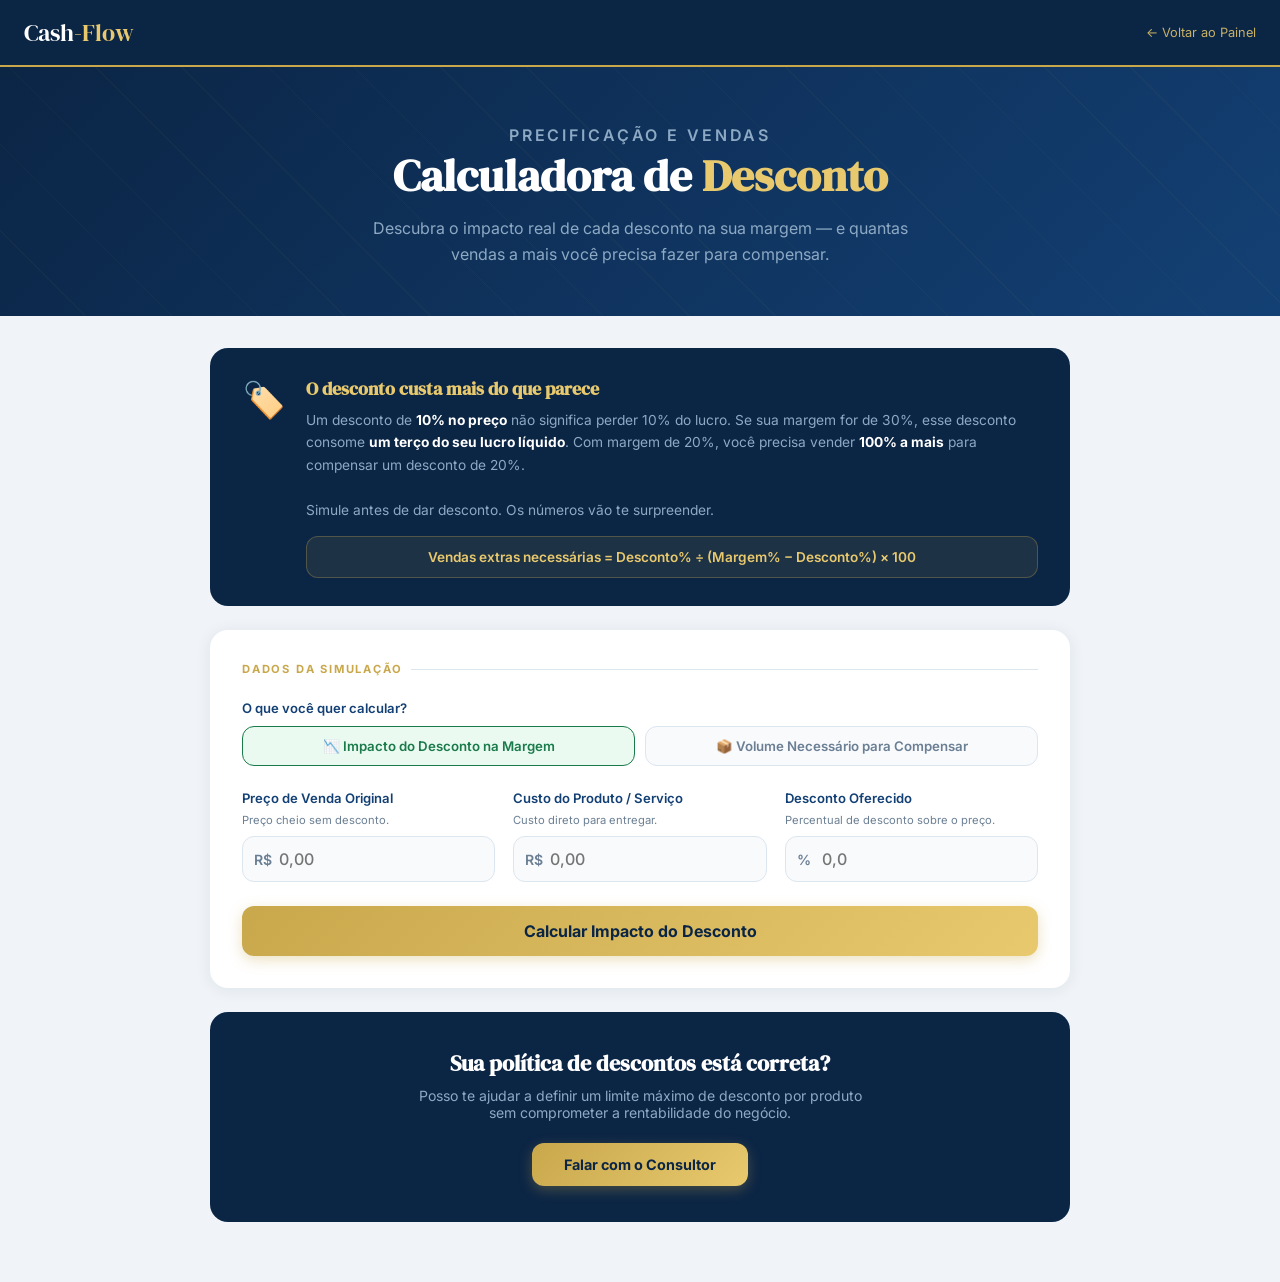
==== calculadora-desconto.html @ 7e70f381 "Create calculadora-desconto.html" ====
<!DOCTYPE html>
<html lang="pt-BR">
<head>
  <meta charset="UTF-8">
  <meta name="viewport" content="width=device-width, initial-scale=1.0">
  <title>Calculadora de Desconto | Cash-Flow</title>
  <style>
    @import url('https://fonts.googleapis.com/css2?family=Inter:wght@300;400;500;600;700&family=DM+Serif+Display&display=swap');

    :root {
      --navy:       #0b2545;
      --navy-mid:   #134074;
      --gold:       #c9a84c;
      --gold-light: #e8c96e;
      --green:      #1a7a4a;
      --green-bg:   #eafaf1;
      --green-bd:   #a3e4c1;
      --red:        #c0392b;
      --red-bg:     #fdf0ee;
      --red-bd:     #f1a9a0;
      --amber:      #d4820a;
      --amber-bg:   #fef9ee;
      --amber-bd:   #f5d08a;
      --surface:    #ffffff;
      --bg:         #f0f4f8;
      --text:       #1c2b3a;
      --muted:      #6b7f94;
      --border:     #dce6ef;
      --radius:     12px;
      --radius-lg:  18px;
    }

    *, *::before, *::after { box-sizing: border-box; margin: 0; padding: 0; }
    body { font-family: 'Inter', sans-serif; background: var(--bg); color: var(--text); min-height: 100vh; }

    .site-header {
      background: var(--navy); padding: 16px 24px;
      display: flex; align-items: center; justify-content: space-between;
      border-bottom: 2px solid var(--gold);
    }
    .brand { font-family: 'DM Serif Display', serif; font-size: 1.5rem; color: #fff; text-decoration: none; }
    .brand span { color: var(--gold-light); }
    .back-link { font-size: 0.8rem; color: var(--gold-light); text-decoration: none; opacity: 0.85; transition: opacity 0.2s; }
    .back-link:hover { opacity: 1; }

    .hero {
      background: linear-gradient(135deg, var(--navy) 0%, var(--navy-mid) 100%);
      text-align: center; padding: 56px 24px 48px; position: relative; overflow: hidden;
    }
    .hero::before {
      content: ''; position: absolute; inset: 0;
      background: repeating-linear-gradient(45deg, transparent, transparent 60px, rgba(201,168,76,0.04) 60px, rgba(201,168,76,0.04) 61px);
    }
    .hero-eyebrow { font-size: 0.72rem; font-weight: 600; letter-spacing: 0.18em; text-transform: uppercase; color: var(--gold-light); margin-bottom: 14px; position: relative; }
    .hero h1 { font-family: 'DM Serif Display', serif; font-size: clamp(1.8rem, 4vw, 2.8rem); color: #fff; line-height: 1.2; margin-bottom: 14px; position: relative; }
    .hero h1 em { font-style: normal; color: var(--gold-light); }
    .hero p { color: #8da9c4; font-size: 1rem; max-width: 540px; margin: 0 auto; line-height: 1.6; position: relative; }

    .container { max-width: 900px; margin: 0 auto; padding: 32px 20px 60px; }

    .conceito {
      background: var(--navy); border-radius: var(--radius-lg);
      padding: 28px 32px; margin-bottom: 24px;
      display: flex; gap: 20px; align-items: flex-start;
    }
    .conceito-icon { font-size: 2.2rem; flex-shrink: 0; margin-top: 2px; }
    .conceito h2 { font-family: 'DM Serif Display', serif; font-size: 1.15rem; color: var(--gold-light); margin-bottom: 8px; }
    .conceito p { font-size: 0.86rem; color: #8da9c4; line-height: 1.65; }
    .conceito strong { color: #fff; }
    .formula-box {
      background: rgba(201,168,76,0.1); border: 1px solid rgba(201,168,76,0.3);
      border-radius: var(--radius); padding: 12px 18px; margin-top: 14px;
      font-size: 0.85rem; color: var(--gold-light); font-weight: 600; text-align: center;
    }

    .card {
      background: var(--surface); border-radius: var(--radius-lg);
      box-shadow: 0 2px 16px rgba(11,37,69,0.08); padding: 32px; margin-bottom: 24px;
    }
    .card-title {
      font-size: 0.7rem; font-weight: 700; letter-spacing: 0.16em; text-transform: uppercase;
      color: var(--gold); margin-bottom: 24px; display: flex; align-items: center; gap: 8px;
    }
    .card-title::after { content: ''; flex: 1; height: 1px; background: var(--border); }

    /* Modo toggle */
    .modo-row { display: grid; grid-template-columns: 1fr 1fr; gap: 10px; margin-bottom: 24px; }
    .modo-btn {
      padding: 11px; border: 1.5px solid var(--border); border-radius: var(--radius);
      font-family: 'Inter', sans-serif; font-size: 0.83rem; font-weight: 600;
      cursor: pointer; background: #f8fafc; color: var(--muted); transition: all 0.15s;
    }
    .modo-btn.active { background: var(--green-bg); border-color: var(--green); color: var(--green); }
    .modo-btn:hover:not(.active) { border-color: var(--gold); }

    .input-grid { display: grid; grid-template-columns: repeat(auto-fit, minmax(190px, 1fr)); gap: 18px; }
    .input-group { display: flex; flex-direction: column; gap: 7px; }
    .input-group label { font-size: 0.82rem; font-weight: 600; color: var(--navy-mid); }
    .input-group .hint { font-size: 0.7rem; color: var(--muted); line-height: 1.4; }

    .input-wrapper { position: relative; }
    .input-wrapper .prefix {
      position: absolute; left: 12px; top: 50%; transform: translateY(-50%);
      font-weight: 600; font-size: 0.88rem; color: var(--muted); pointer-events: none;
    }
    .input-wrapper input {
      width: 100%; padding: 12px 12px 12px 36px;
      border: 1.5px solid var(--border); border-radius: var(--radius);
      font-family: 'Inter', sans-serif; font-size: 1rem; font-weight: 500;
      color: var(--text); background: #f8fafc;
      transition: border-color 0.2s, box-shadow 0.2s; appearance: none;
    }
    .input-wrapper input:focus {
      outline: none; border-color: var(--gold);
      box-shadow: 0 0 0 3px rgba(201,168,76,0.15); background: #fff;
    }

    .btn-calcular {
      display: block; width: 100%; margin-top: 24px; padding: 15px;
      background: linear-gradient(135deg, var(--gold), var(--gold-light));
      color: var(--navy); font-family: 'Inter', sans-serif; font-size: 1rem;
      font-weight: 700; border: none; border-radius: var(--radius); cursor: pointer;
      transition: transform 0.15s, box-shadow 0.15s;
      box-shadow: 0 4px 14px rgba(201,168,76,0.35);
    }
    .btn-calcular:hover { transform: translateY(-2px); box-shadow: 0 6px 20px rgba(201,168,76,0.45); }

    #resultado { display: none; }
    #resultado.visible { display: block; }

    /* Cards de destaque */
    .destaque-grid { display: grid; grid-template-columns: 1fr 1fr 1fr; gap: 16px; margin-bottom: 24px; }
    @media (max-width: 560px) { .destaque-grid { grid-template-columns: 1fr; } }

    .dest-card {
      border-radius: var(--radius-lg); padding: 24px 20px; text-align: center; border: 2px solid transparent;
    }
    .dest-card.original { background: #f0f4f8; border-color: var(--border); }
    .dest-card.novo     { background: var(--navy); border-color: var(--gold); }
    .dest-card.perda    { background: var(--red-bg); border-color: var(--red-bd); }
    .dest-label { font-size: 0.66rem; font-weight: 700; letter-spacing: 0.16em; text-transform: uppercase; margin-bottom: 8px; }
    .dest-card.original .dest-label { color: var(--muted); }
    .dest-card.novo     .dest-label { color: var(--gold); }
    .dest-card.perda    .dest-label { color: var(--red); }
    .dest-value { font-family: 'DM Serif Display', serif; font-size: clamp(1.6rem, 3.5vw, 2.2rem); line-height: 1.1; margin-bottom: 6px; }
    .dest-card.original .dest-value { color: var(--navy-mid); }
    .dest-card.novo     .dest-value { color: var(--gold-light); }
    .dest-card.perda    .dest-value { color: var(--red); }
    .dest-sub { font-size: 0.78rem; }
    .dest-card.original .dest-sub { color: var(--muted); }
    .dest-card.novo     .dest-sub { color: #8da9c4; }
    .dest-card.perda    .dest-sub { color: var(--muted); }

    /* KPIs */
    .kpi-row { display: grid; grid-template-columns: repeat(4, 1fr); gap: 12px; margin-bottom: 24px; }
    @media (max-width: 640px) { .kpi-row { grid-template-columns: 1fr 1fr; } }

    .kpi-mini {
      background: var(--surface); border-radius: var(--radius); padding: 16px 14px;
      border: 1.5px solid var(--border); box-shadow: 0 1px 6px rgba(11,37,69,0.05);
    }
    .km-label { font-size: 0.65rem; font-weight: 700; letter-spacing: 0.12em; text-transform: uppercase; color: var(--muted); margin-bottom: 6px; }
    .km-value { font-family: 'DM Serif Display', serif; font-size: 1.2rem; color: var(--navy-mid); }
    .km-value.red   { color: var(--red); }
    .km-value.green { color: var(--green); }
    .km-value.amber { color: var(--amber); }
    .km-sub { font-size: 0.7rem; color: var(--muted); margin-top: 3px; }

    /* Barra comparativa */
    .comp-section { margin-bottom: 0; }
    .comp-row { display: flex; align-items: center; gap: 14px; margin-bottom: 14px; }
    .comp-row:last-child { margin-bottom: 0; }
    .comp-label { font-size: 0.78rem; color: var(--text); min-width: 140px; }
    .comp-track { flex: 1; height: 10px; background: var(--border); border-radius: 99px; overflow: hidden; }
    .comp-fill  { height: 100%; border-radius: 99px; transition: width 0.8s cubic-bezier(0.4,0,0.2,1); }
    .comp-fill.navy  { background: var(--navy-mid); }
    .comp-fill.red   { background: linear-gradient(90deg, #c0392b, #e74c3c); }
    .comp-fill.green { background: linear-gradient(90deg, #27ae60, #2ecc71); }
    .comp-val { font-size: 0.8rem; font-weight: 700; color: var(--text); min-width: 80px; text-align: right; }

    /* Tabela de volume compensatório */
    .vol-table { width: 100%; border-collapse: collapse; font-size: 0.83rem; }
    .vol-table thead th {
      text-align: left; padding: 9px 12px;
      font-size: 0.67rem; font-weight: 700; letter-spacing: 0.1em;
      text-transform: uppercase; color: var(--muted);
      border-bottom: 2px solid var(--border); background: #f8fafc;
    }
    .vol-table tbody tr { border-bottom: 1px solid var(--border); }
    .vol-table tbody tr:last-child { border-bottom: none; }
    .vol-table tbody td { padding: 9px 12px; }
    .td-desc  { color: var(--text); font-weight: 500; }
    .td-extra { color: var(--red); font-weight: 700; }
    .td-total { color: var(--navy-mid); font-weight: 600; }
    .td-viavel { font-size: 0.75rem; }
    .td-viavel.sim { color: var(--green); font-weight: 700; }
    .td-viavel.nao { color: var(--red); font-weight: 700; }

    /* Alertas */
    .alert-item {
      display: flex; gap: 14px; align-items: flex-start;
      padding: 16px 18px; border-radius: var(--radius);
      border-left: 4px solid transparent; margin-bottom: 12px;
    }
    .alert-item:last-child { margin-bottom: 0; }
    .alert-item.green { background: var(--green-bg); border-color: var(--green); }
    .alert-item.amber { background: var(--amber-bg); border-color: var(--amber); }
    .alert-item.red   { background: var(--red-bg);   border-color: var(--red); }
    .ai-icon  { font-size: 1.3rem; flex-shrink: 0; margin-top: 1px; }
    .ai-title { font-size: 0.85rem; font-weight: 700; margin-bottom: 4px; }
    .alert-item.green .ai-title { color: var(--green); }
    .alert-item.amber .ai-title { color: var(--amber); }
    .alert-item.red   .ai-title { color: var(--red); }
    .ai-text  { font-size: 0.82rem; color: var(--text); line-height: 1.55; }

    .cta-footer {
      background: var(--navy); border-radius: var(--radius-lg);
      padding: 36px 32px; text-align: center; margin-top: 24px;
    }
    .cta-footer h3 { font-family: 'DM Serif Display', serif; font-size: 1.4rem; color: #fff; margin-bottom: 8px; }
    .cta-footer p  { color: #8da9c4; font-size: 0.88rem; margin-bottom: 22px; max-width: 460px; margin-left: auto; margin-right: auto; }
    .cta-footer a  {
      display: inline-block; padding: 13px 32px;
      background: linear-gradient(135deg, var(--gold), var(--gold-light));
      color: var(--navy); font-weight: 700; font-size: 0.9rem;
      border-radius: var(--radius); text-decoration: none;
      transition: transform 0.15s; box-shadow: 0 4px 14px rgba(201,168,76,0.3);
    }
    .cta-footer a:hover { transform: translateY(-2px); }

    @media (max-width: 600px) {
      .card { padding: 20px 16px; }
      .conceito { flex-direction: column; gap: 12px; }
    }
  </style>
</head>
<body>

<header class="site-header">
  <a href="index.html" class="brand">Cash<span>-Flow</span></a>
  <a href="index.html" class="back-link">← Voltar ao Painel</a>
</header>

<section class="hero">
  <p class="hero-eyebrow">Precificação e Vendas</p>
  <h1>Calculadora de <em>Desconto</em></h1>
  <p>Descubra o impacto real de cada desconto na sua margem — e quantas vendas a mais você precisa fazer para compensar.</p>
</section>

<div class="container">

  <div class="conceito">
    <div class="conceito-icon">🏷️</div>
    <div>
      <h2>O desconto custa mais do que parece</h2>
      <p>
        Um desconto de <strong>10% no preço</strong> não significa perder 10% do lucro.
        Se sua margem for de 30%, esse desconto consome <strong>um terço do seu lucro líquido</strong>.
        Com margem de 20%, você precisa vender <strong>100% a mais</strong> para compensar um desconto de 20%.
        <br><br>
        Simule antes de dar desconto. Os números vão te surpreender.
      </p>
      <div class="formula-box">
        Vendas extras necessárias = Desconto% ÷ (Margem% − Desconto%) × 100
      </div>
    </div>
  </div>

  <div class="card">
    <div class="card-title">Dados da Simulação</div>

    <div style="margin-bottom:20px;">
      <label style="font-size:0.82rem;font-weight:600;color:var(--navy-mid);display:block;margin-bottom:10px;">O que você quer calcular?</label>
      <div class="modo-row">
        <button class="modo-btn active" id="btn-impacto" onclick="setModo('impacto')">📉 Impacto do Desconto na Margem</button>
        <button class="modo-btn"        id="btn-volume"  onclick="setModo('volume')">📦 Volume Necessário para Compensar</button>
      </div>
    </div>

    <div class="input-grid">
      <div class="input-group">
        <label for="preco">Preço de Venda Original</label>
        <p class="hint">Preço cheio sem desconto.</p>
        <div class="input-wrapper"><span class="prefix">R$</span>
          <input type="number" id="preco" placeholder="0,00" min="0.01" step="1">
        </div>
      </div>
      <div class="input-group">
        <label for="custo">Custo do Produto / Serviço</label>
        <p class="hint">Custo direto para entregar.</p>
        <div class="input-wrapper"><span class="prefix">R$</span>
          <input type="number" id="custo" placeholder="0,00" min="0.01" step="1">
        </div>
      </div>
      <div class="input-group">
        <label for="desconto">Desconto Oferecido</label>
        <p class="hint">Percentual de desconto sobre o preço.</p>
        <div class="input-wrapper"><span class="prefix">%</span>
          <input type="number" id="desconto" placeholder="0,0" min="0.1" max="99" step="0.5">
        </div>
      </div>
      <div class="input-group" id="grupo-qtd">
        <label for="qtd-atual">Quantidade Vendida Atual</label>
        <p class="hint">Quantas unidades você vende por mês.</p>
        <div class="input-wrapper"><span class="prefix">un</span>
          <input type="number" id="qtd-atual" placeholder="0" min="1" step="1">
        </div>
      </div>
    </div>

    <button class="btn-calcular" onclick="calcular()">Calcular Impacto do Desconto</button>
  </div>

  <div id="resultado">

    <!-- Destaque -->
    <div class="destaque-grid" id="destaque-grid"></div>

    <!-- KPIs -->
    <div class="kpi-row" id="kpi-row"></div>

    <!-- Barra comparativa -->
    <div class="card">
      <div class="card-title">Comparativo Antes e Depois do Desconto</div>
      <div class="comp-section" id="comp-section"></div>
    </div>

    <!-- Tabela de volume compensatório -->
    <div class="card" id="card-volume">
      <div class="card-title">Volume Necessário para Compensar</div>
      <p style="font-size:0.82rem;color:var(--muted);margin-bottom:16px;line-height:1.6;">
        Para manter o mesmo lucro total de antes do desconto, você precisaria vender a quantidade abaixo em cada cenário:
      </p>
      <div style="overflow-x:auto;">
        <table class="vol-table">
          <thead>
            <tr>
              <th>Desconto</th>
              <th>Margem após desconto</th>
              <th>Vendas extras necessárias</th>
              <th>Total de unidades</th>
              <th>Viável?</th>
            </tr>
          </thead>
          <tbody id="vol-body"></tbody>
        </table>
      </div>
    </div>

    <!-- Alertas -->
    <div class="card">
      <div class="card-title">Diagnóstico</div>
      <div id="alertas-list"></div>
    </div>

  </div>

  <div class="cta-footer">
    <h3>Sua política de descontos está correta?</h3>
    <p>Posso te ajudar a definir um limite máximo de desconto por produto sem comprometer a rentabilidade do negócio.</p>
    <a href="index.html#contato">Falar com o Consultor</a>
  </div>

</div>

<script>
  let modoAtivo = 'impacto';

  function setModo(m) {
    modoAtivo = m;
    document.getElementById('btn-impacto').className = 'modo-btn' + (m === 'impacto' ? ' active' : '');
    document.getElementById('btn-volume').className  = 'modo-btn' + (m === 'volume'  ? ' active' : '');
    document.getElementById('grupo-qtd').style.display = m === 'volume' ? 'flex' : 'none';
    document.querySelector('.btn-calcular').textContent =
      m === 'impacto' ? 'Calcular Impacto do Desconto' : 'Calcular Volume Necessário';
  }
  // Esconde qtd por padrão
  document.getElementById('grupo-qtd').style.display = 'none';

  function fmt(v)    { return v.toLocaleString('pt-BR', { style: 'currency', currency: 'BRL' }); }
  function fmtPct(v) { return v.toFixed(1) + '%'; }
  function fmtN(v)   { return Math.ceil(v).toLocaleString('pt-BR'); }

  function calcular() {
    const preco    = parseFloat(document.getElementById('preco').value)    || 0;
    const custo    = parseFloat(document.getElementById('custo').value)    || 0;
    const descPct  = parseFloat(document.getElementById('desconto').value) || 0;
    const qtdAtual = parseFloat(document.getElementById('qtd-atual').value)|| 0;

    if (preco  <= 0) { alert('Informe o preço de venda.'); return; }
    if (custo  <= 0) { alert('Informe o custo do produto.'); return; }
    if (custo  >= preco) { alert('O custo não pode ser maior ou igual ao preço de venda.'); return; }
    if (descPct <= 0) { alert('Informe o percentual de desconto.'); return; }
    if (modoAtivo === 'volume' && qtdAtual <= 0) { alert('Informe a quantidade vendida atual.'); return; }

    // ── Cálculos base ──
    const lucroOriginal   = preco - custo;
    const margemOriginal  = (lucroOriginal / preco) * 100;

    const precoDesconto   = preco * (1 - descPct / 100);
    const lucroDesconto   = precoDesconto - custo;
    const margemDesconto  = lucroDesconto > 0 ? (lucroDesconto / precoDesconto) * 100 : 0;

    const perdaAbsoluta   = lucroOriginal - lucroDesconto;
    const perdaRelativa   = (perdaAbsoluta / lucroOriginal) * 100;

    // Vendas extras para compensar (fórmula do ponto de indiferença)
    const vendasExtras    = lucroDesconto > 0
      ? (descPct / (margemOriginal - descPct)) * 100
      : Infinity;

    // ── Destaque ──
    document.getElementById('destaque-grid').innerHTML = `
      <div class="dest-card original">
        <div class="dest-label">Preço Original</div>
        <div class="dest-value">${fmt(preco)}</div>
        <div class="dest-sub">Margem ${fmtPct(margemOriginal)}</div>
      </div>
      <div class="dest-card novo">
        <div class="dest-label">Preço com Desconto</div>
        <div class="dest-value">${fmt(precoDesconto)}</div>
        <div class="dest-sub">Margem ${lucroDesconto > 0 ? fmtPct(margemDesconto) : '⚠️ Prejuízo'}</div>
      </div>
      <div class="dest-card perda">
        <div class="dest-label">Lucro Perdido por Venda</div>
        <div class="dest-value">${fmt(perdaAbsoluta)}</div>
        <div class="dest-sub">${fmtPct(perdaRelativa)} do lucro original</div>
      </div>`;

    // ── KPIs ──
    document.getElementById('kpi-row').innerHTML = `
      <div class="kpi-mini">
        <div class="km-label">Lucro original / un</div>
        <div class="km-value">${fmt(lucroOriginal)}</div>
        <div class="km-sub">${fmtPct(margemOriginal)} de margem</div>
      </div>
      <div class="kpi-mini">
        <div class="km-label">Lucro após desconto / un</div>
        <div class="km-value ${lucroDesconto > 0 ? 'green' : 'red'}">${fmt(lucroDesconto)}</div>
        <div class="km-sub">${lucroDesconto > 0 ? fmtPct(margemDesconto) + ' de margem' : 'Venda no prejuízo'}</div>
      </div>
      <div class="kpi-mini">
        <div class="km-label">Queda na margem</div>
        <div class="km-value red">−${fmtPct(margemOriginal - (lucroDesconto > 0 ? margemDesconto : 0))}</div>
        <div class="km-sub">em pontos percentuais</div>
      </div>
      <div class="kpi-mini">
        <div class="km-label">Vendas extras p/ compensar</div>
        <div class="km-value ${vendasExtras === Infinity ? 'red' : vendasExtras > 100 ? 'amber' : 'green'}">
          ${vendasExtras === Infinity ? '∞' : '+' + fmtPct(vendasExtras)}
        </div>
        <div class="km-sub">${vendasExtras === Infinity ? 'Impossível compensar' : 'a mais no volume'}</div>
      </div>`;

    // ── Barras comparativas ──
    const maxVal = Math.max(preco, precoDesconto, lucroOriginal, Math.max(lucroDesconto, 0));
    document.getElementById('comp-section').innerHTML = [
      { label: 'Preço de venda',   val: preco,        color: 'navy',  fmt: fmt(preco) },
      { label: 'Preço c/ desconto',val: precoDesconto, color: 'red',   fmt: fmt(precoDesconto) },
      { label: 'Lucro original',   val: lucroOriginal, color: 'green', fmt: fmt(lucroOriginal) },
      { label: 'Lucro c/ desconto',val: Math.max(lucroDesconto, 0), color: lucroDesconto > 0 ? 'green' : 'red', fmt: fmt(lucroDesconto) },
    ].map(r => `
      <div class="comp-row">
        <span class="comp-label">${r.label}</span>
        <div class="comp-track">
          <div class="comp-fill ${r.color}" data-w="${(r.val / maxVal) * 100}" style="width:0%"></div>
        </div>
        <span class="comp-val">${r.fmt}</span>
      </div>`).join('');

    setTimeout(() => {
      document.querySelectorAll('.comp-fill[data-w]').forEach(el => {
        el.style.width = el.dataset.w + '%';
      });
    }, 100);

    // ── Tabela de volume ──
    const descontos = [5, 10, 15, 20, descPct].filter((v, i, a) => a.indexOf(v) === i).sort((a, b) => a - b);
    document.getElementById('vol-body').innerHTML = descontos.map(d => {
      const pD  = preco * (1 - d / 100);
      const lD  = pD - custo;
      const mD  = lD > 0 ? (lD / pD) * 100 : 0;
      const ext = lD > 0 ? (d / (margemOriginal - d)) * 100 : Infinity;
      const qtdNec = qtdAtual > 0 && ext !== Infinity ? qtdAtual * (1 + ext / 100) : null;
      const viavel  = ext !== Infinity && ext <= 50;
      const isAtual = d === descPct;
      return `<tr style="${isAtual ? 'background:rgba(201,168,76,0.08);font-weight:600' : ''}">
        <td class="td-desc">${d}%${isAtual ? ' ← atual' : ''}</td>
        <td>${lD > 0 ? fmtPct(mD) : '<span style="color:var(--red)">Prejuízo</span>'}</td>
        <td class="td-extra">${ext === Infinity ? '∞ (impossível)' : '+' + fmtPct(ext)}</td>
        <td class="td-total">${qtdNec ? fmtN(qtdNec) + ' un' : '—'}</td>
        <td class="td-viavel ${viavel ? 'sim' : 'nao'}">${lD <= 0 ? '❌ Prejuízo' : viavel ? '✅ Viável' : '⚠️ Difícil'}</td>
      </tr>`;
    }).join('');

    // ── Alertas ──
    const alertas = [];

    if (lucroDesconto <= 0) {
      alertas.push({ color: 'red', icon: '🚨', title: 'Desconto Gera Prejuízo por Venda',
        text: `Com ${fmtPct(descPct)} de desconto, o preço (${fmt(precoDesconto)}) fica abaixo do custo (${fmt(custo)}). Cada venda com esse desconto representa uma perda direta de ${fmt(Math.abs(lucroDesconto))}.` });
    } else if (perdaRelativa > 50) {
      alertas.push({ color: 'red', icon: '📉', title: `Desconto Destrói ${fmtPct(perdaRelativa)} do Lucro`,
        text: `Um desconto de ${fmtPct(descPct)} consome mais da metade do lucro por unidade. Para manter o resultado total, você precisaria vender ${vendasExtras === Infinity ? 'infinitamente mais' : fmtPct(vendasExtras) + ' a mais'} — o que raramente acontece só por causa de desconto.` });
    } else if (perdaRelativa > 25) {
      alertas.push({ color: 'amber', icon: '⚠️', title: `Desconto Consome ${fmtPct(perdaRelativa)} do Lucro`,
        text: `O desconto é significativo. Certifique-se de que o aumento de volume esperado justifica a perda de margem. Em geral, descontos acima de 10% raramente geram o volume extra necessário para compensar.` });
    } else {
      alertas.push({ color: 'green', icon: '✅', title: 'Desconto Controlado',
        text: `${fmtPct(descPct)} de desconto consome ${fmtPct(perdaRelativa)} do lucro — dentro de um nível administrável. Monitore se o volume extra esperado está se concretizando.` });
    }

    if (vendasExtras !== Infinity && vendasExtras > 100) {
      alertas.push({ color: 'red', icon: '📦', title: `Precisaria Dobrar as Vendas para Compensar`,
        text: `Para manter o mesmo lucro total, você precisaria vender ${fmtPct(vendasExtras)} a mais. Na prática, um desconto raramente gera esse volume adicional — o que significa que o resultado final será pior.` });
    }

    if (margemOriginal < 20) {
      alertas.push({ color: 'amber', icon: '💡', title: 'Margem Original Já Era Baixa',
        text: `Com apenas ${fmtPct(margemOriginal)} de margem no preço cheio, qualquer desconto tem impacto desproporcional. Antes de oferecer desconto, avalie se não é possível aumentar o valor percebido do produto para justificar o preço cheio.` });
    }

    document.getElementById('alertas-list').innerHTML = alertas.map(a => `
      <div class="alert-item ${a.color}">
        <div class="ai-icon">${a.icon}</div>
        <div>
          <div class="ai-title">${a.title}</div>
          <div class="ai-text">${a.text}</div>
        </div>
      </div>`).join('');

    const res = document.getElementById('resultado');
    res.classList.add('visible');
    setTimeout(() => { res.scrollIntoView({ behavior: 'smooth', block: 'start' }); }, 100);
  }
</script>
</body>
</html>
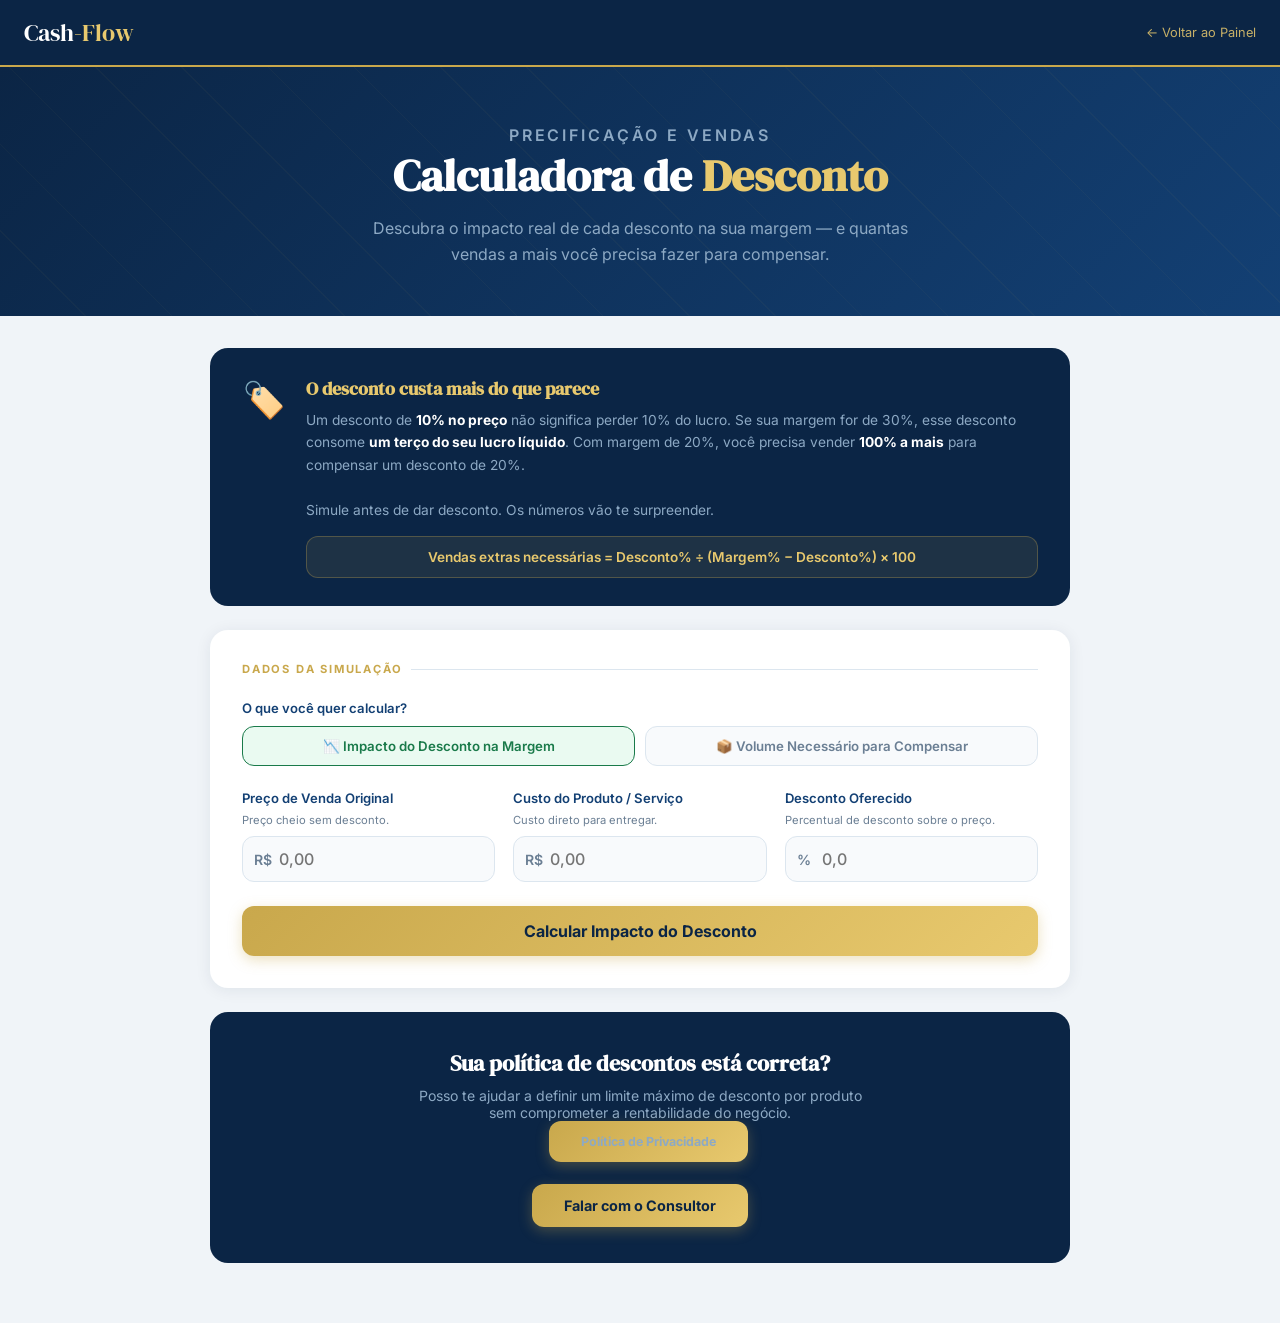
==== commit 633186ec: "Update calculadora-desconto.html" ====
--- a/calculadora-desconto.html
+++ b/calculadora-desconto.html
@@ -357,7 +357,7 @@
 
   <div class="cta-footer">
     <h3>Sua política de descontos está correta?</h3>
-    <p>Posso te ajudar a definir um limite máximo de desconto por produto sem comprometer a rentabilidade do negócio.</p>
+    <p>Posso te ajudar a definir um limite máximo de desconto por produto sem comprometer a rentabilidade do negócio.<a href="privacidade.html" style="color:#8da9c4;font-size:0.78rem;text-decoration:none;margin-left:16px;">Política de Privacidade</a></p>
     <a href="index.html#contato">Falar com o Consultor</a>
   </div>
 
